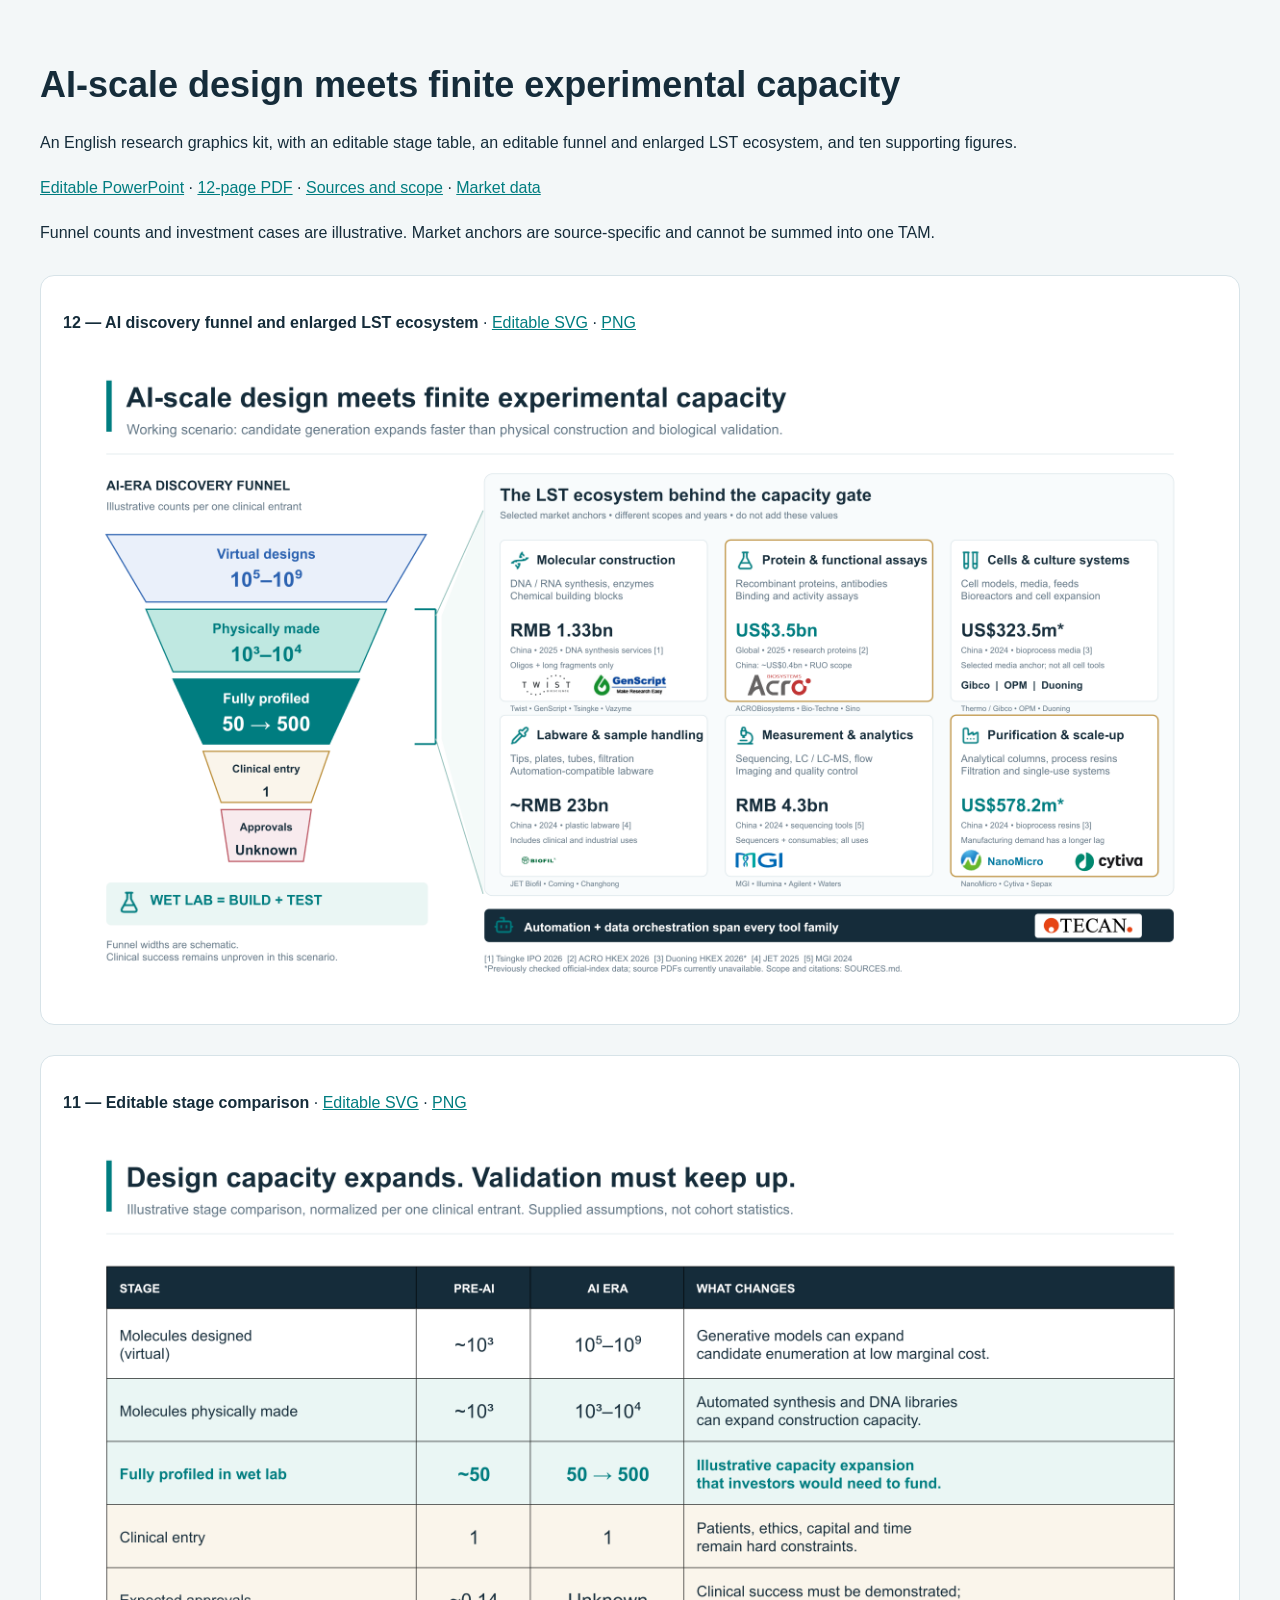
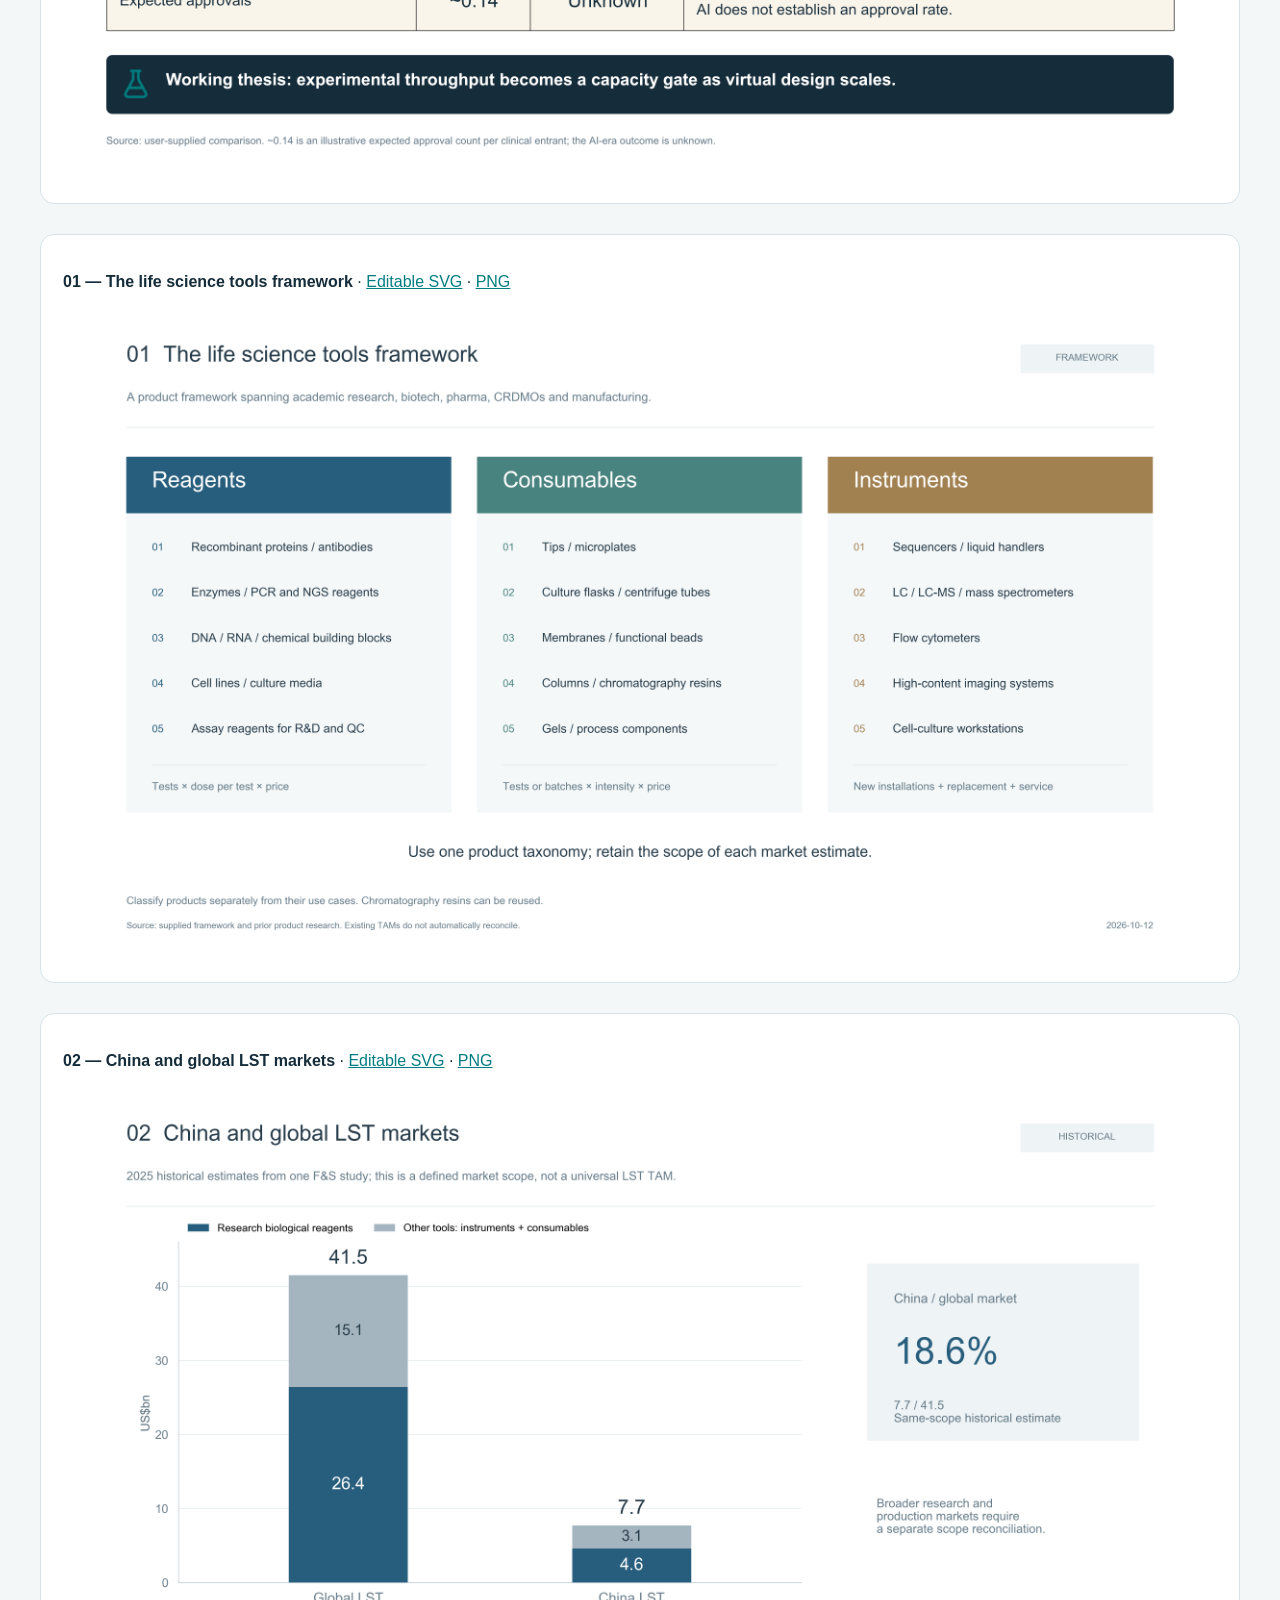
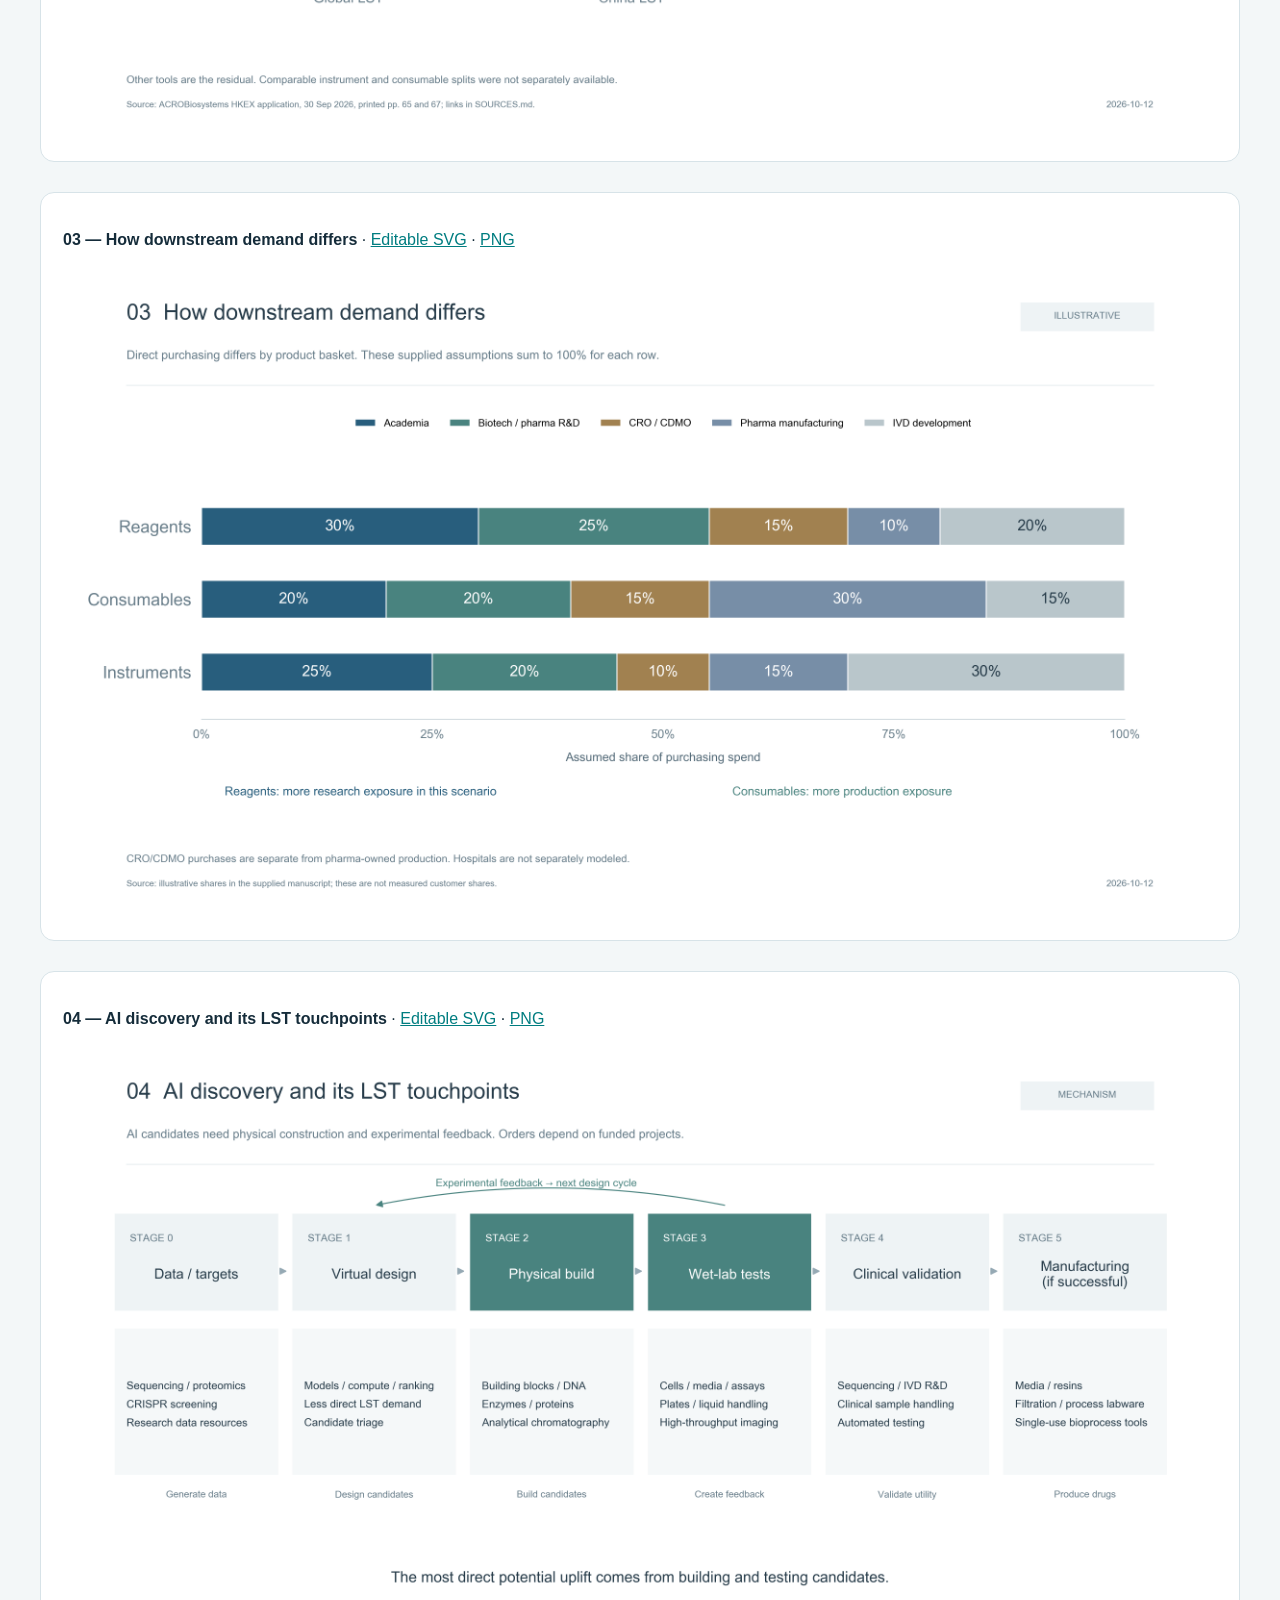
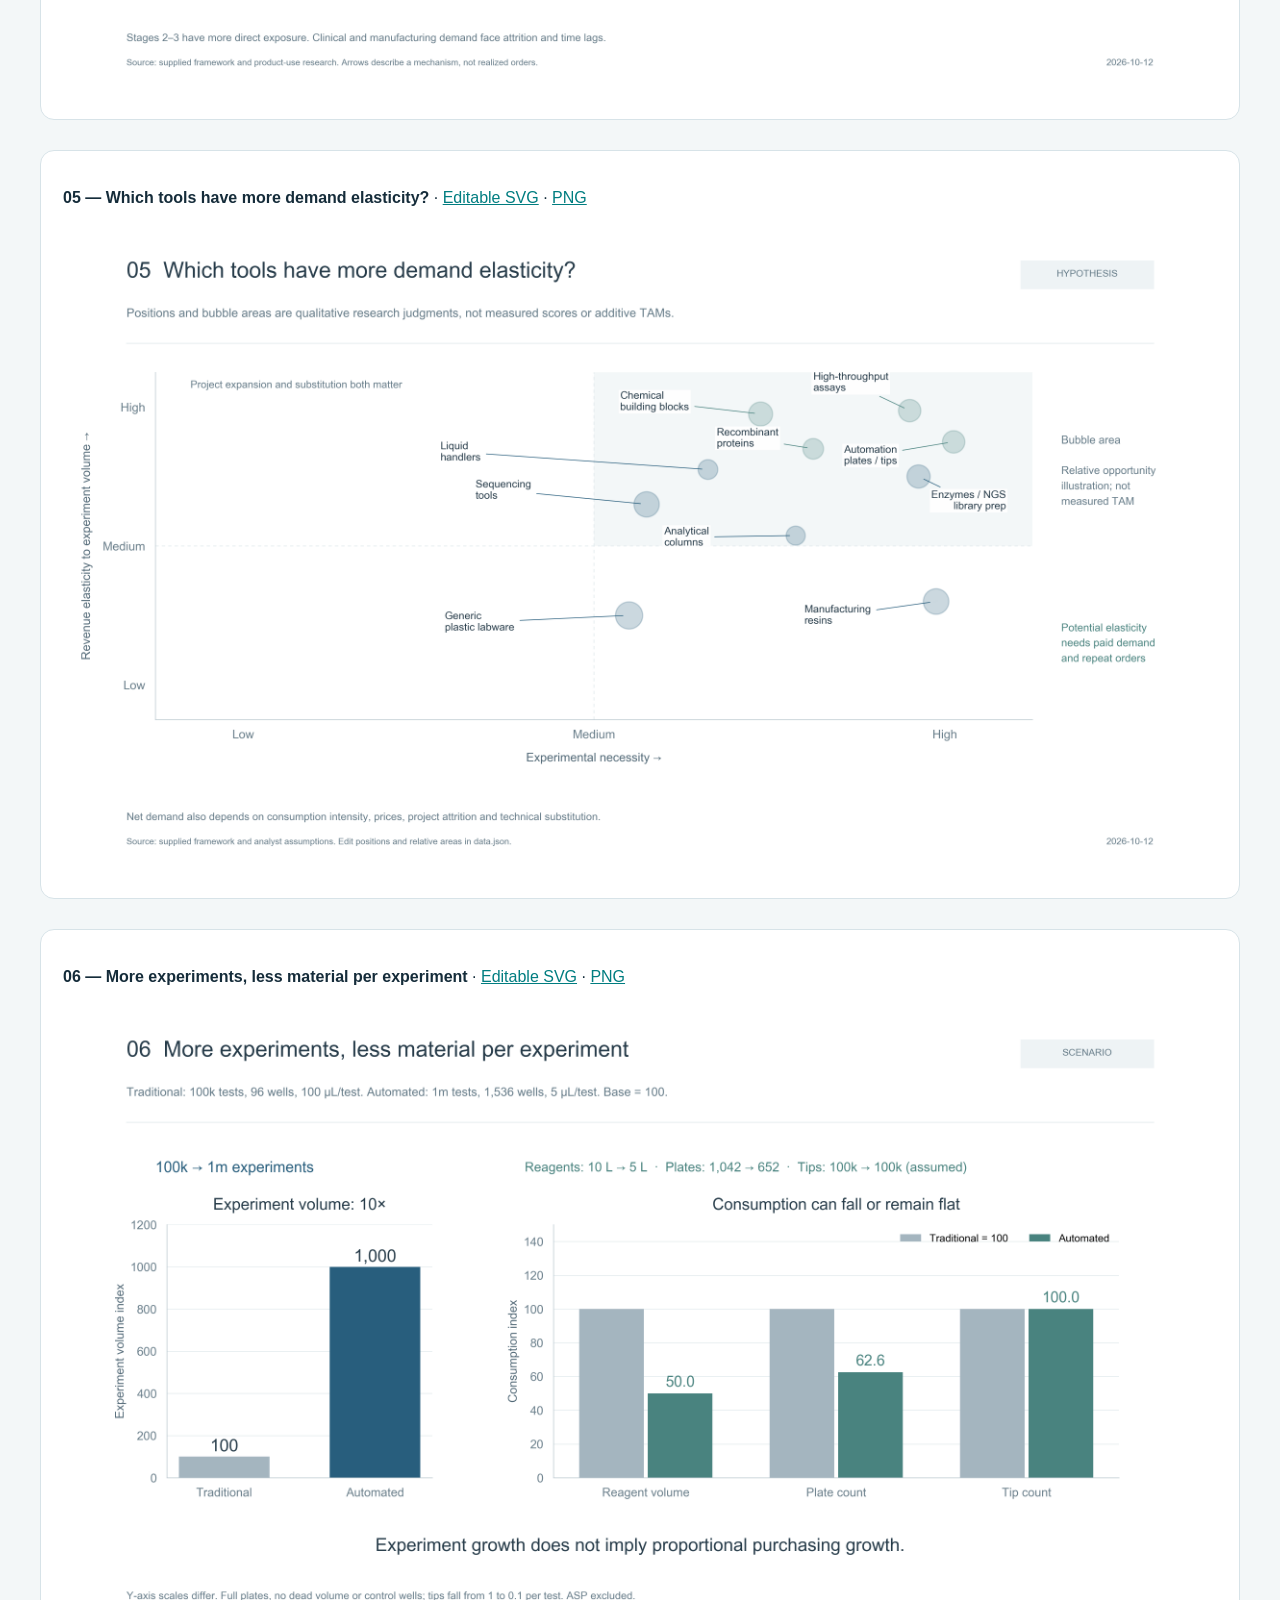
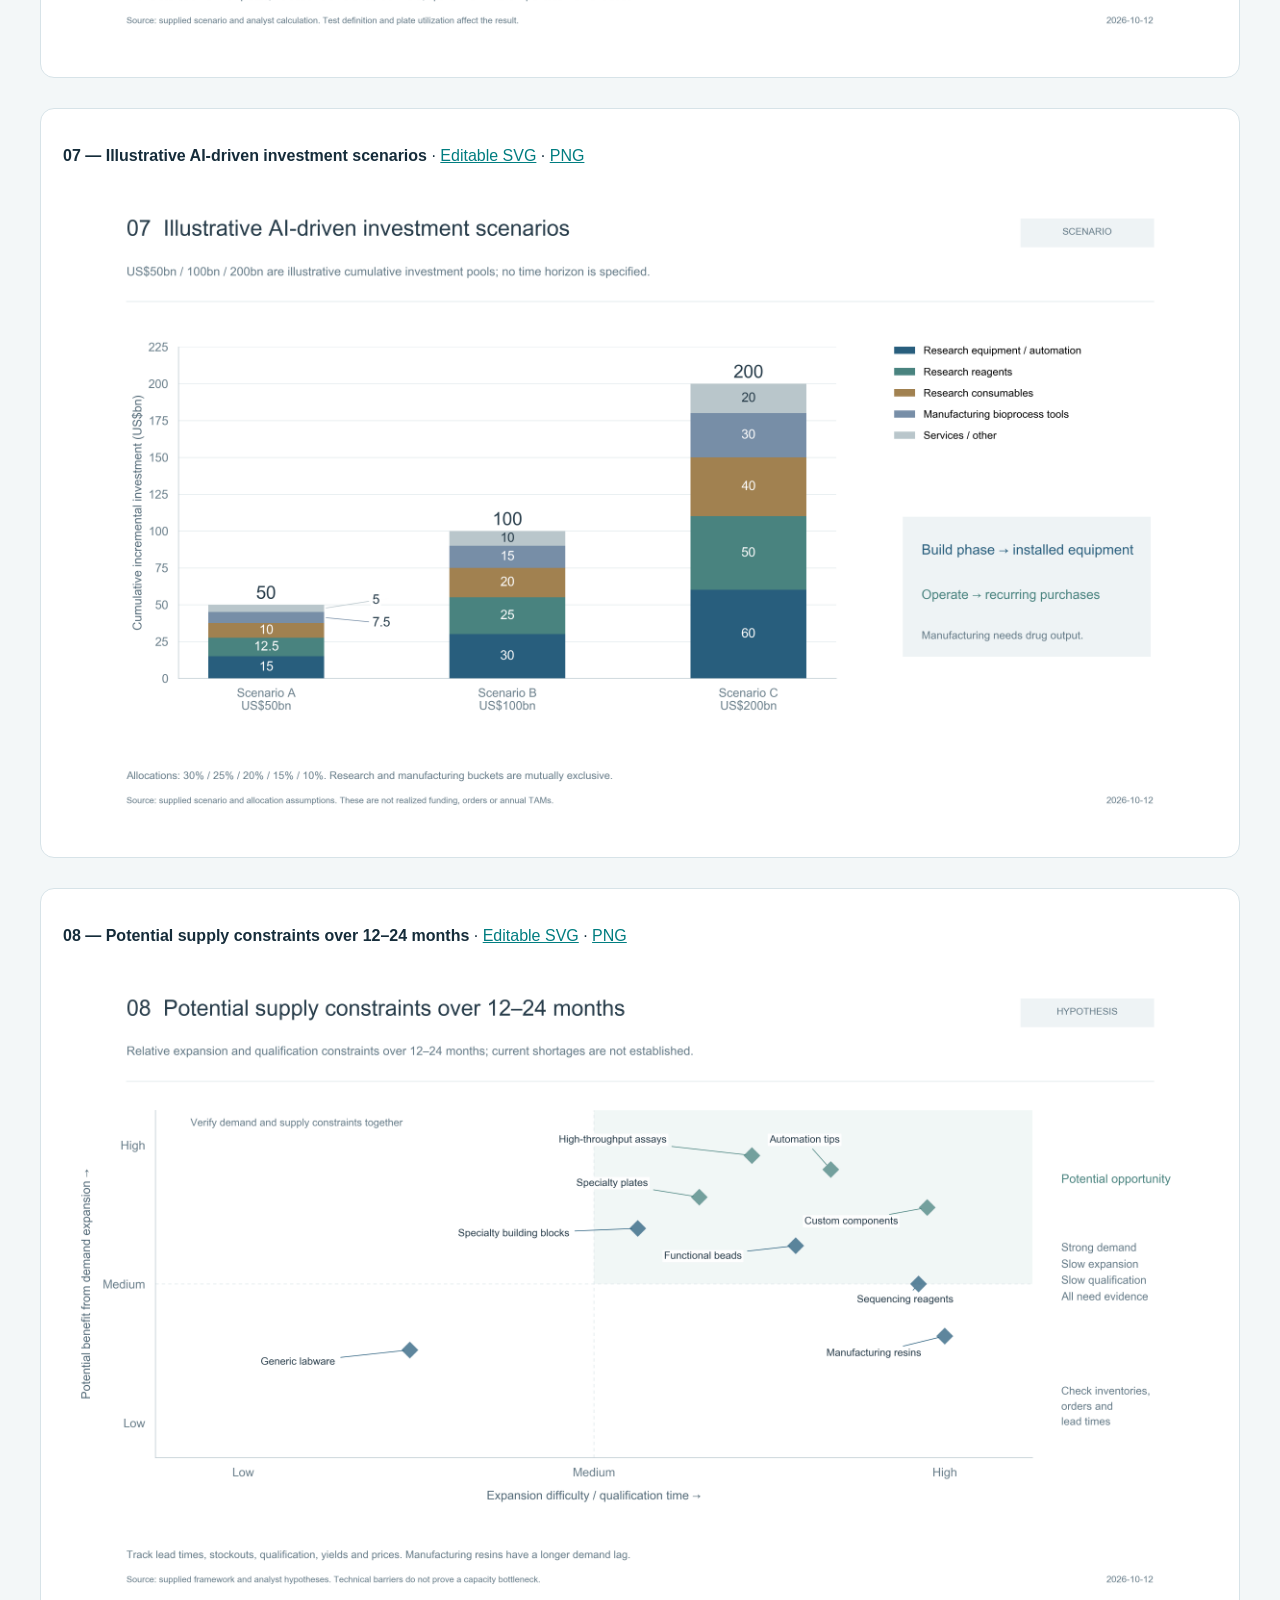
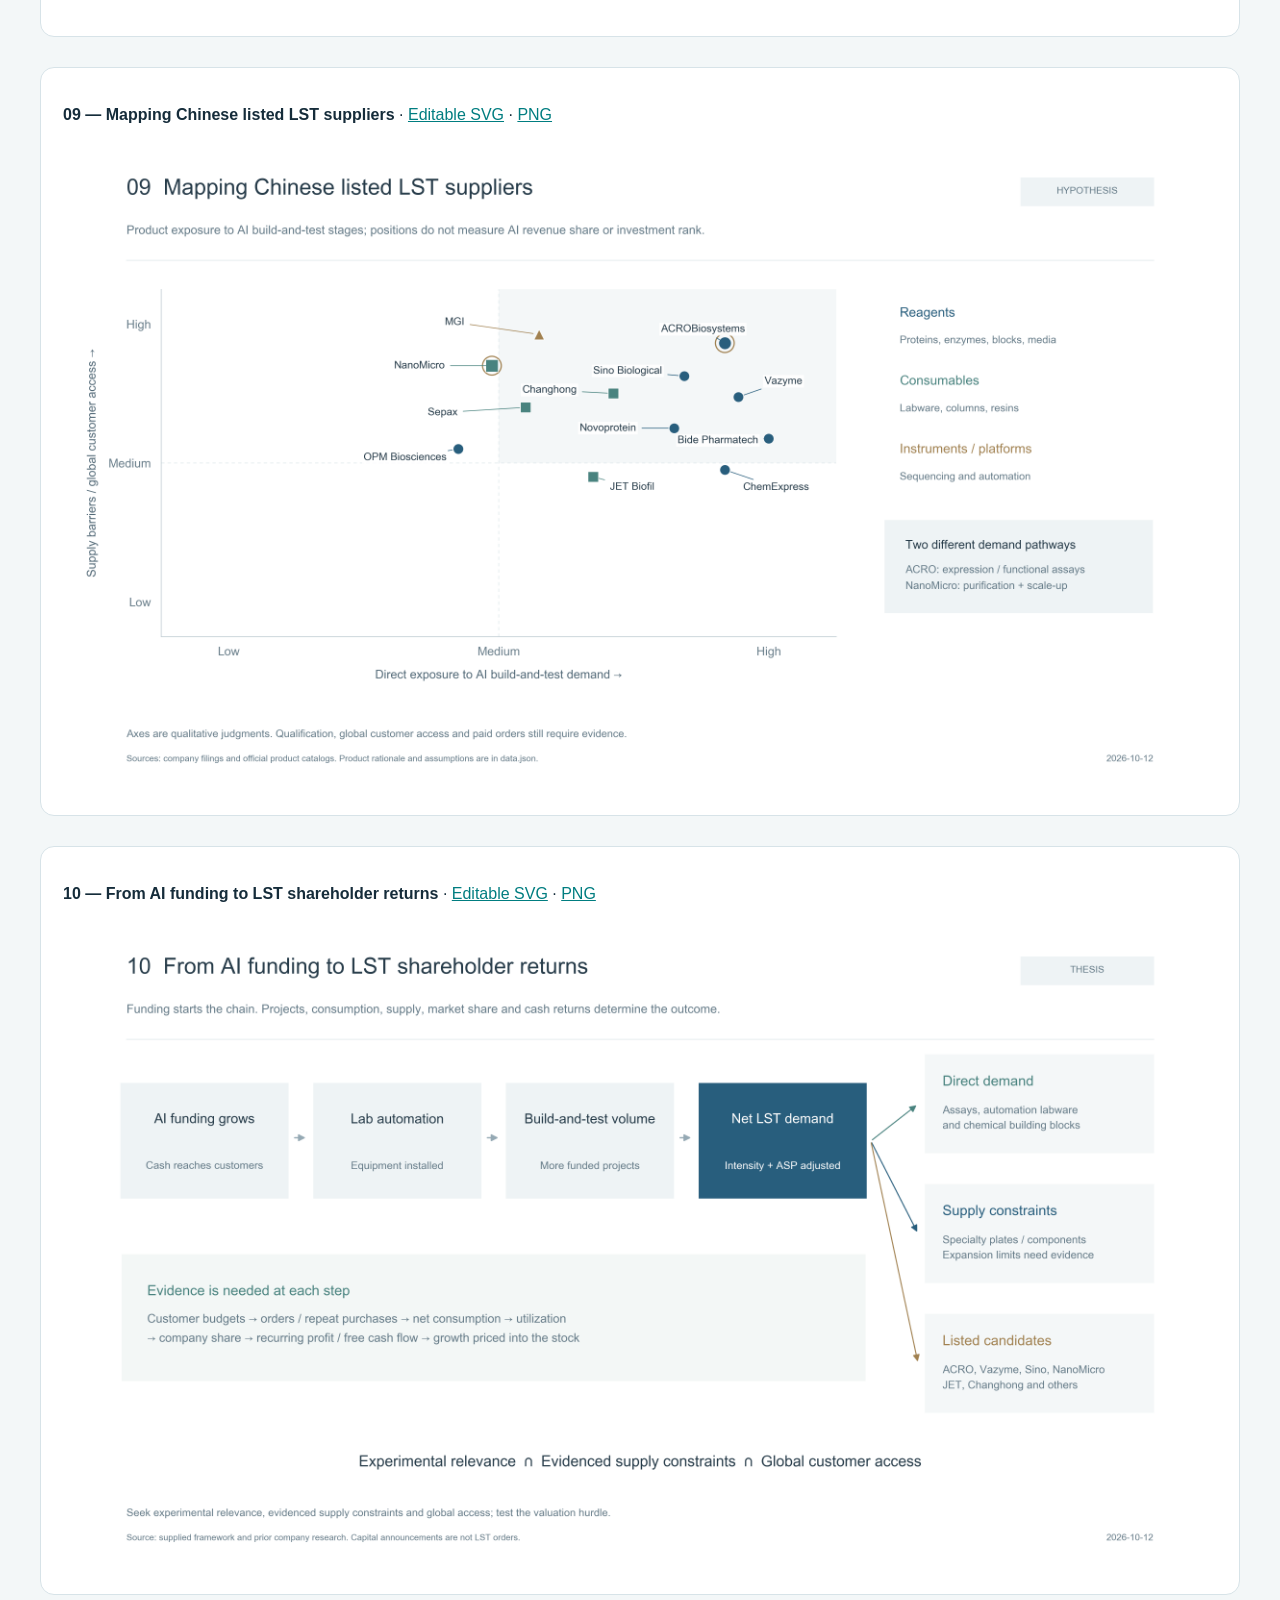
==== index.html @ 3c5333ee "Add editable AI discovery funnel, enlarged LST ecosystem and English research graphics" ====
<!doctype html><html lang="en"><meta charset="utf-8"><meta name="viewport" content="width=device-width,initial-scale=1"><title>AI and Life Science Tools — Research Graphics</title><style>body{font:16px Arial,sans-serif;color:#152c3a;background:#f3f7f8;margin:0}main{max-width:1440px;margin:auto;padding:40px}h1{font-size:36px}a{color:#007d80}figure{background:white;padding:22px;margin:30px 0;border:1px solid #d7e3e8;border-radius:14px}img{width:100%;height:auto}nav{line-height:2}figcaption{margin:16px 0}p{line-height:1.6}</style><main><h1>AI-scale design meets finite experimental capacity</h1><p>An English research graphics kit, with an editable stage table, an editable funnel and enlarged LST ecosystem, and ten supporting figures.</p><nav><a href="editable/AI_LST_editable_research_graphics.pptx">Editable PowerPoint</a> · <a href="AI_LST_research_graphics.pdf">12-page PDF</a> · <a href="SOURCES.md">Sources and scope</a> · <a href="data/market_anchors.csv">Market data</a></nav><p>Funnel counts and investment cases are illustrative. Market anchors are source-specific and cannot be summed into one TAM.</p><figure><figcaption><strong>12 — AI discovery funnel and enlarged LST ecosystem</strong> · <a href="svg/12_ai_funnel_lst_ecosystem.svg">Editable SVG</a> · <a href="png/12_ai_funnel_lst_ecosystem.png">PNG</a></figcaption><img src="png/12_ai_funnel_lst_ecosystem.png" alt="AI discovery funnel and enlarged LST ecosystem" loading="lazy"></figure><figure><figcaption><strong>11 — Editable stage comparison</strong> · <a href="svg/11_editable_stage_comparison.svg">Editable SVG</a> · <a href="png/11_editable_stage_comparison.png">PNG</a></figcaption><img src="png/11_editable_stage_comparison.png" alt="Editable stage comparison" loading="lazy"></figure><figure><figcaption><strong>01 — The life science tools framework</strong> · <a href="svg/01_lst_framework.svg">Editable SVG</a> · <a href="png/01_lst_framework.png">PNG</a></figcaption><img src="png/01_lst_framework.png" alt="The life science tools framework" loading="lazy"></figure><figure><figcaption><strong>02 — China and global LST markets</strong> · <a href="svg/02_china_global_market.svg">Editable SVG</a> · <a href="png/02_china_global_market.png">PNG</a></figcaption><img src="png/02_china_global_market.png" alt="China and global LST markets" loading="lazy"></figure><figure><figcaption><strong>03 — How downstream demand differs</strong> · <a href="svg/03_downstream_structure.svg">Editable SVG</a> · <a href="png/03_downstream_structure.png">PNG</a></figcaption><img src="png/03_downstream_structure.png" alt="How downstream demand differs" loading="lazy"></figure><figure><figcaption><strong>04 — AI discovery and its LST touchpoints</strong> · <a href="svg/04_ai_workflow.svg">Editable SVG</a> · <a href="png/04_ai_workflow.png">PNG</a></figcaption><img src="png/04_ai_workflow.png" alt="AI discovery and its LST touchpoints" loading="lazy"></figure><figure><figcaption><strong>05 — Which tools have more demand elasticity?</strong> · <a href="svg/05_demand_elasticity.svg">Editable SVG</a> · <a href="png/05_demand_elasticity.png">PNG</a></figcaption><img src="png/05_demand_elasticity.png" alt="Which tools have more demand elasticity?" loading="lazy"></figure><figure><figcaption><strong>06 — More experiments, less material per experiment</strong> · <a href="svg/06_miniaturization.svg">Editable SVG</a> · <a href="png/06_miniaturization.png">PNG</a></figcaption><img src="png/06_miniaturization.png" alt="More experiments, less material per experiment" loading="lazy"></figure><figure><figcaption><strong>07 — Illustrative AI-driven investment scenarios</strong> · <a href="svg/07_investment_scenarios.svg">Editable SVG</a> · <a href="png/07_investment_scenarios.png">PNG</a></figcaption><img src="png/07_investment_scenarios.png" alt="Illustrative AI-driven investment scenarios" loading="lazy"></figure><figure><figcaption><strong>08 — Potential supply constraints over 12–24 months</strong> · <a href="svg/08_supply_bottlenecks.svg">Editable SVG</a> · <a href="png/08_supply_bottlenecks.png">PNG</a></figcaption><img src="png/08_supply_bottlenecks.png" alt="Potential supply constraints over 12–24 months" loading="lazy"></figure><figure><figcaption><strong>09 — Mapping Chinese listed LST suppliers</strong> · <a href="svg/09_ashare_mapping.svg">Editable SVG</a> · <a href="png/09_ashare_mapping.png">PNG</a></figcaption><img src="png/09_ashare_mapping.png" alt="Mapping Chinese listed LST suppliers" loading="lazy"></figure><figure><figcaption><strong>10 — From AI funding to LST shareholder returns</strong> · <a href="svg/10_investment_logic.svg">Editable SVG</a> · <a href="png/10_investment_logic.png">PNG</a></figcaption><img src="png/10_investment_logic.png" alt="From AI funding to LST shareholder returns" loading="lazy"></figure></main></html>
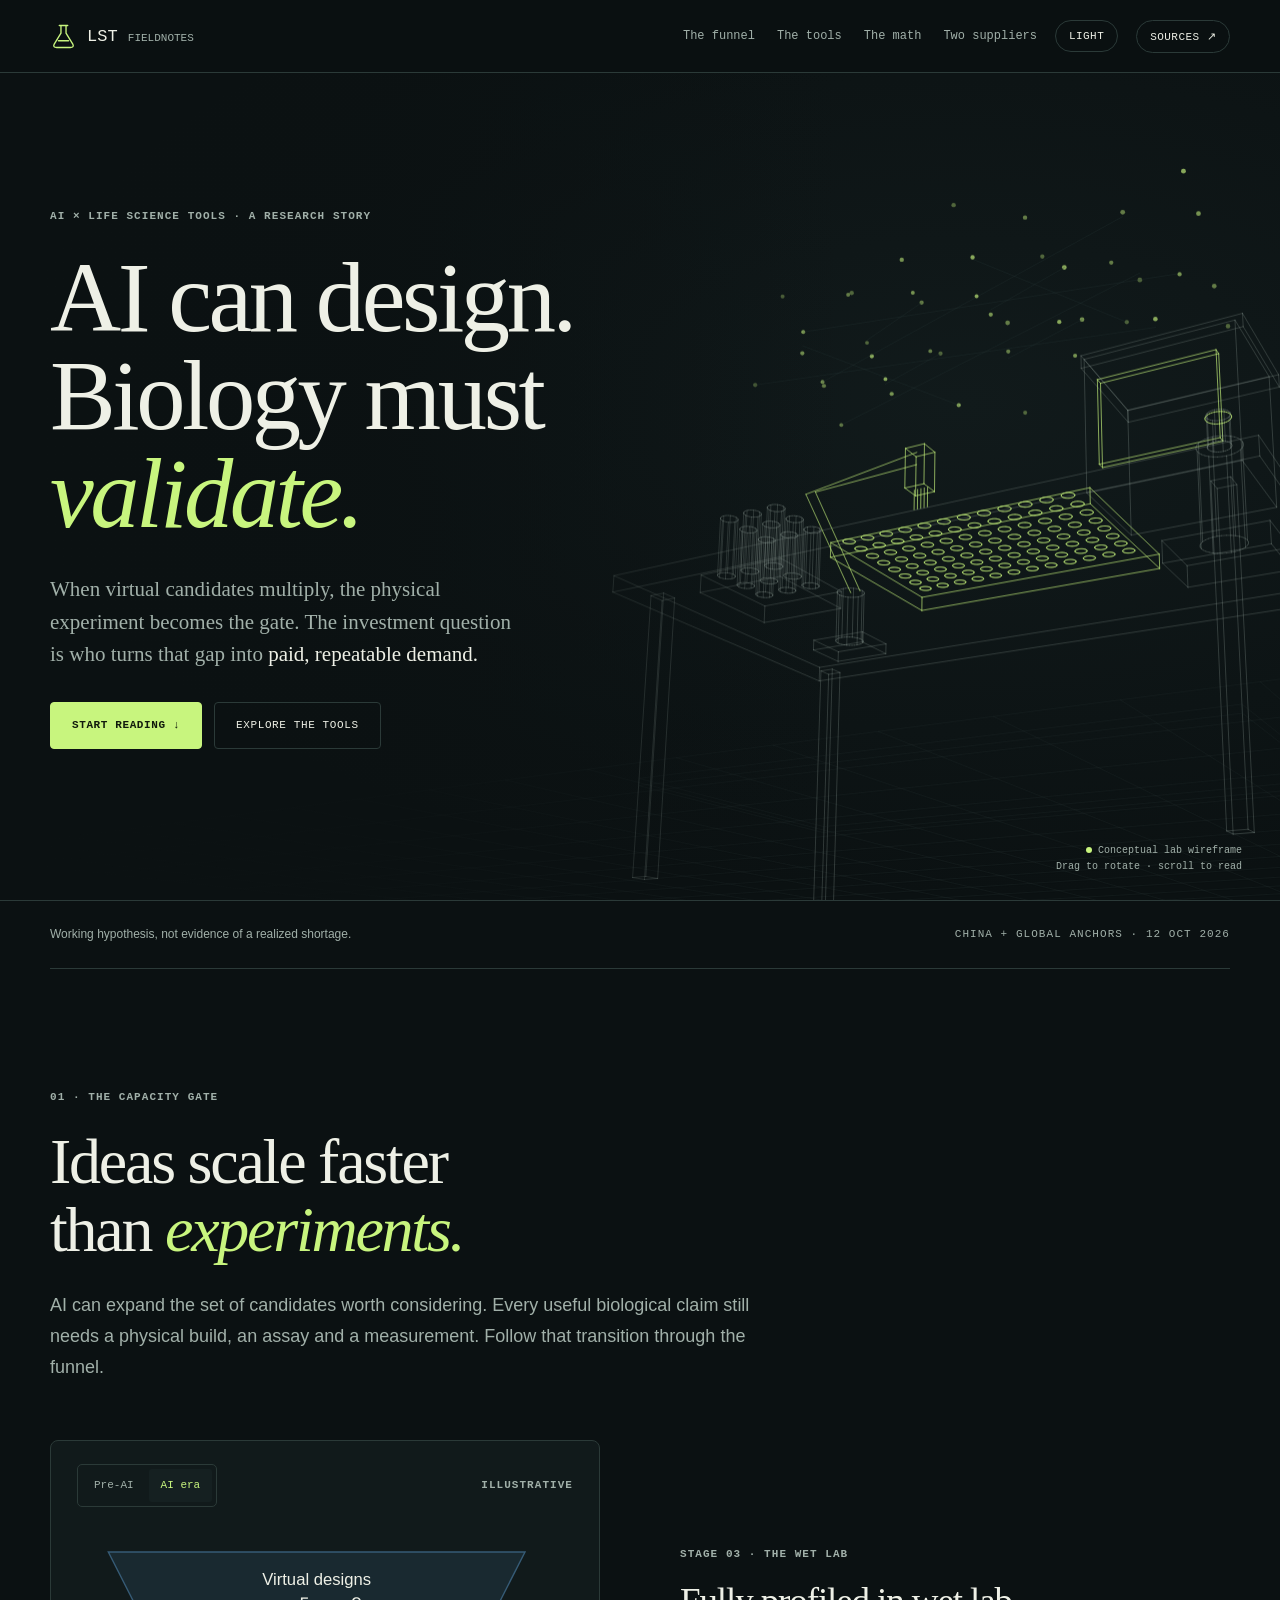
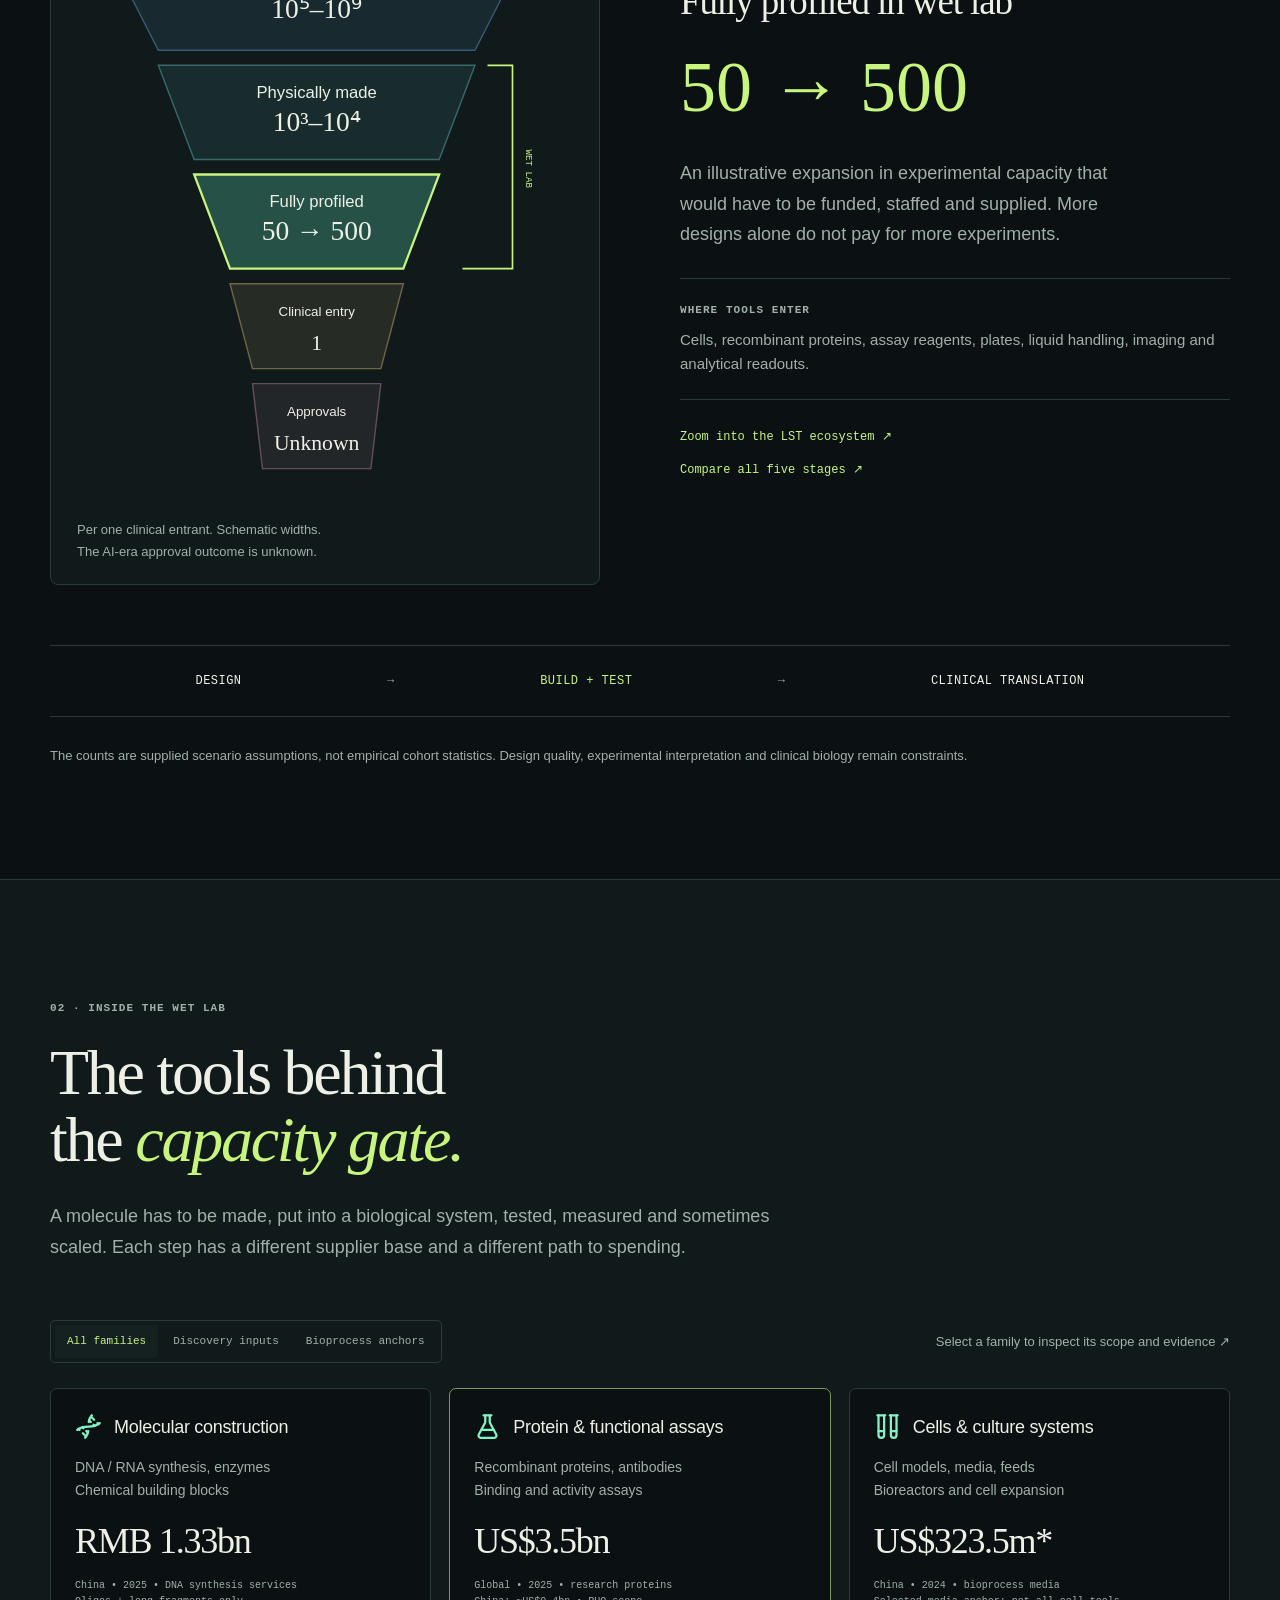
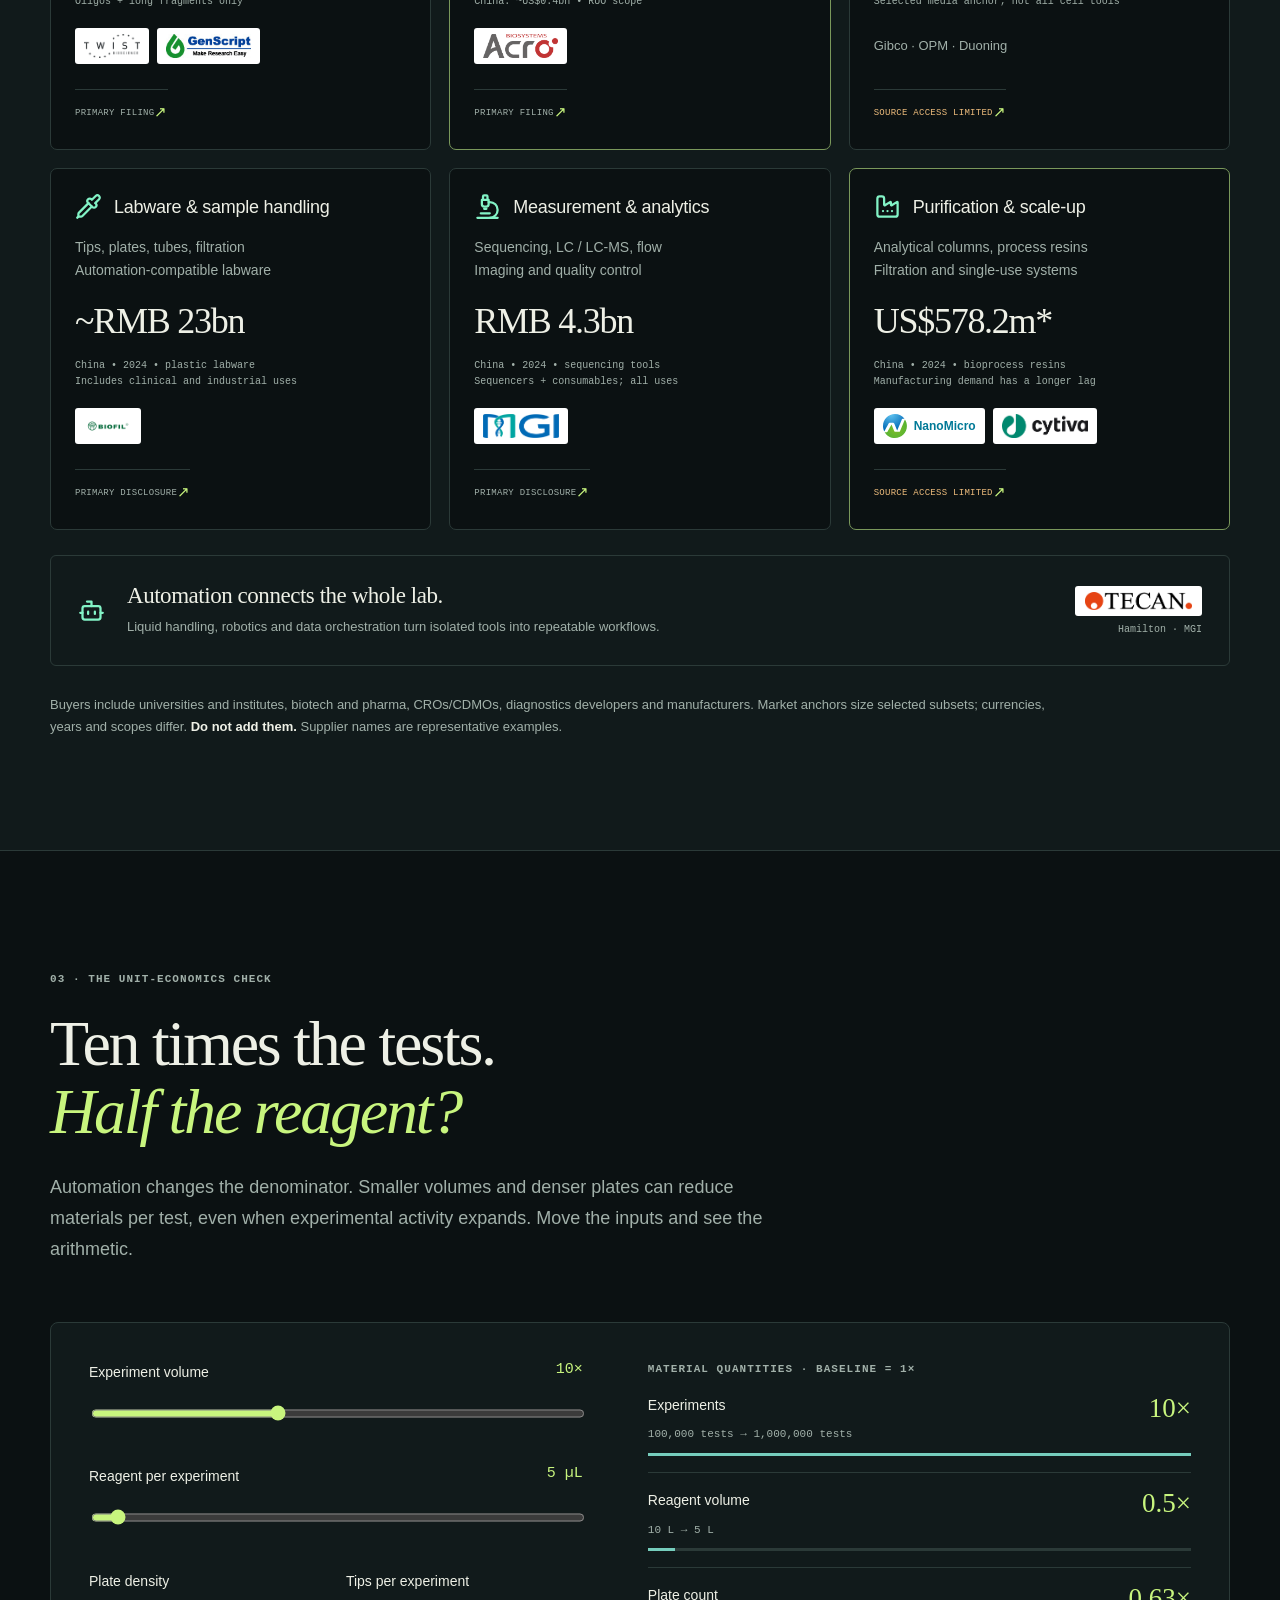
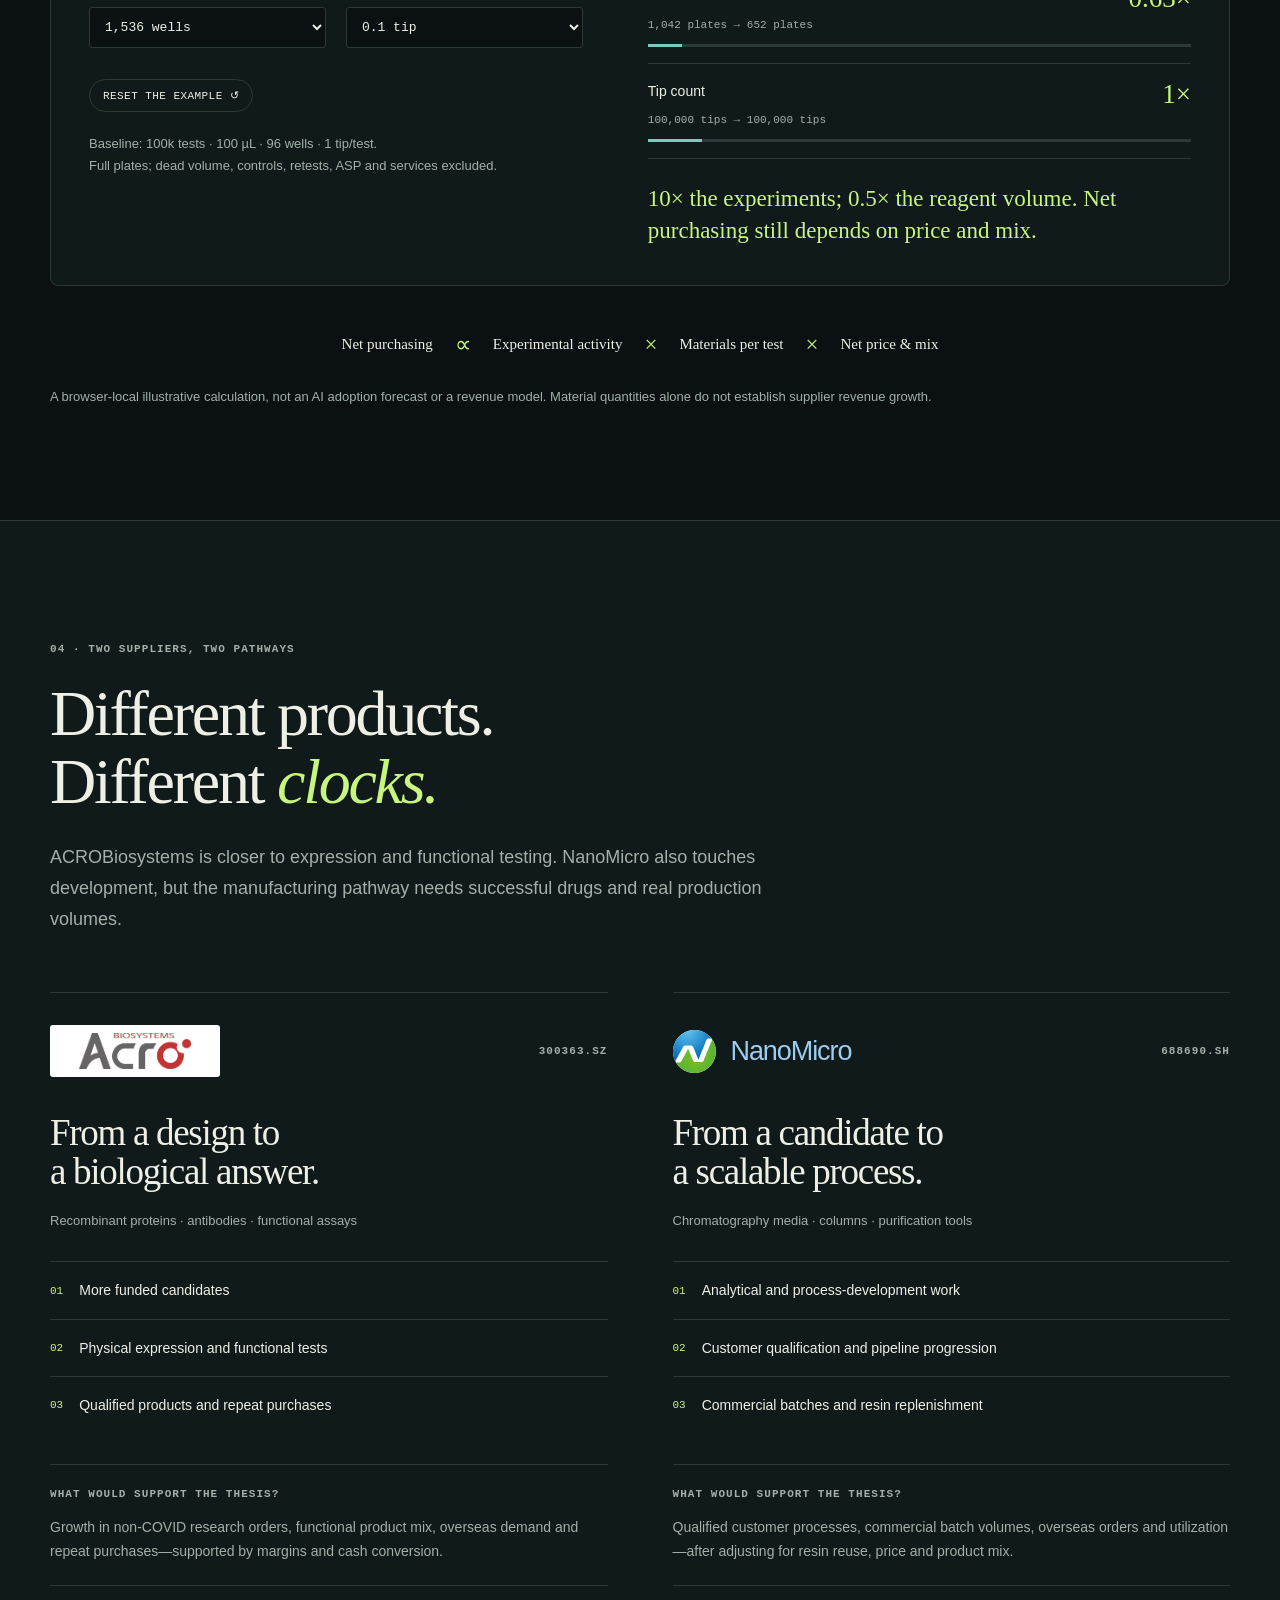
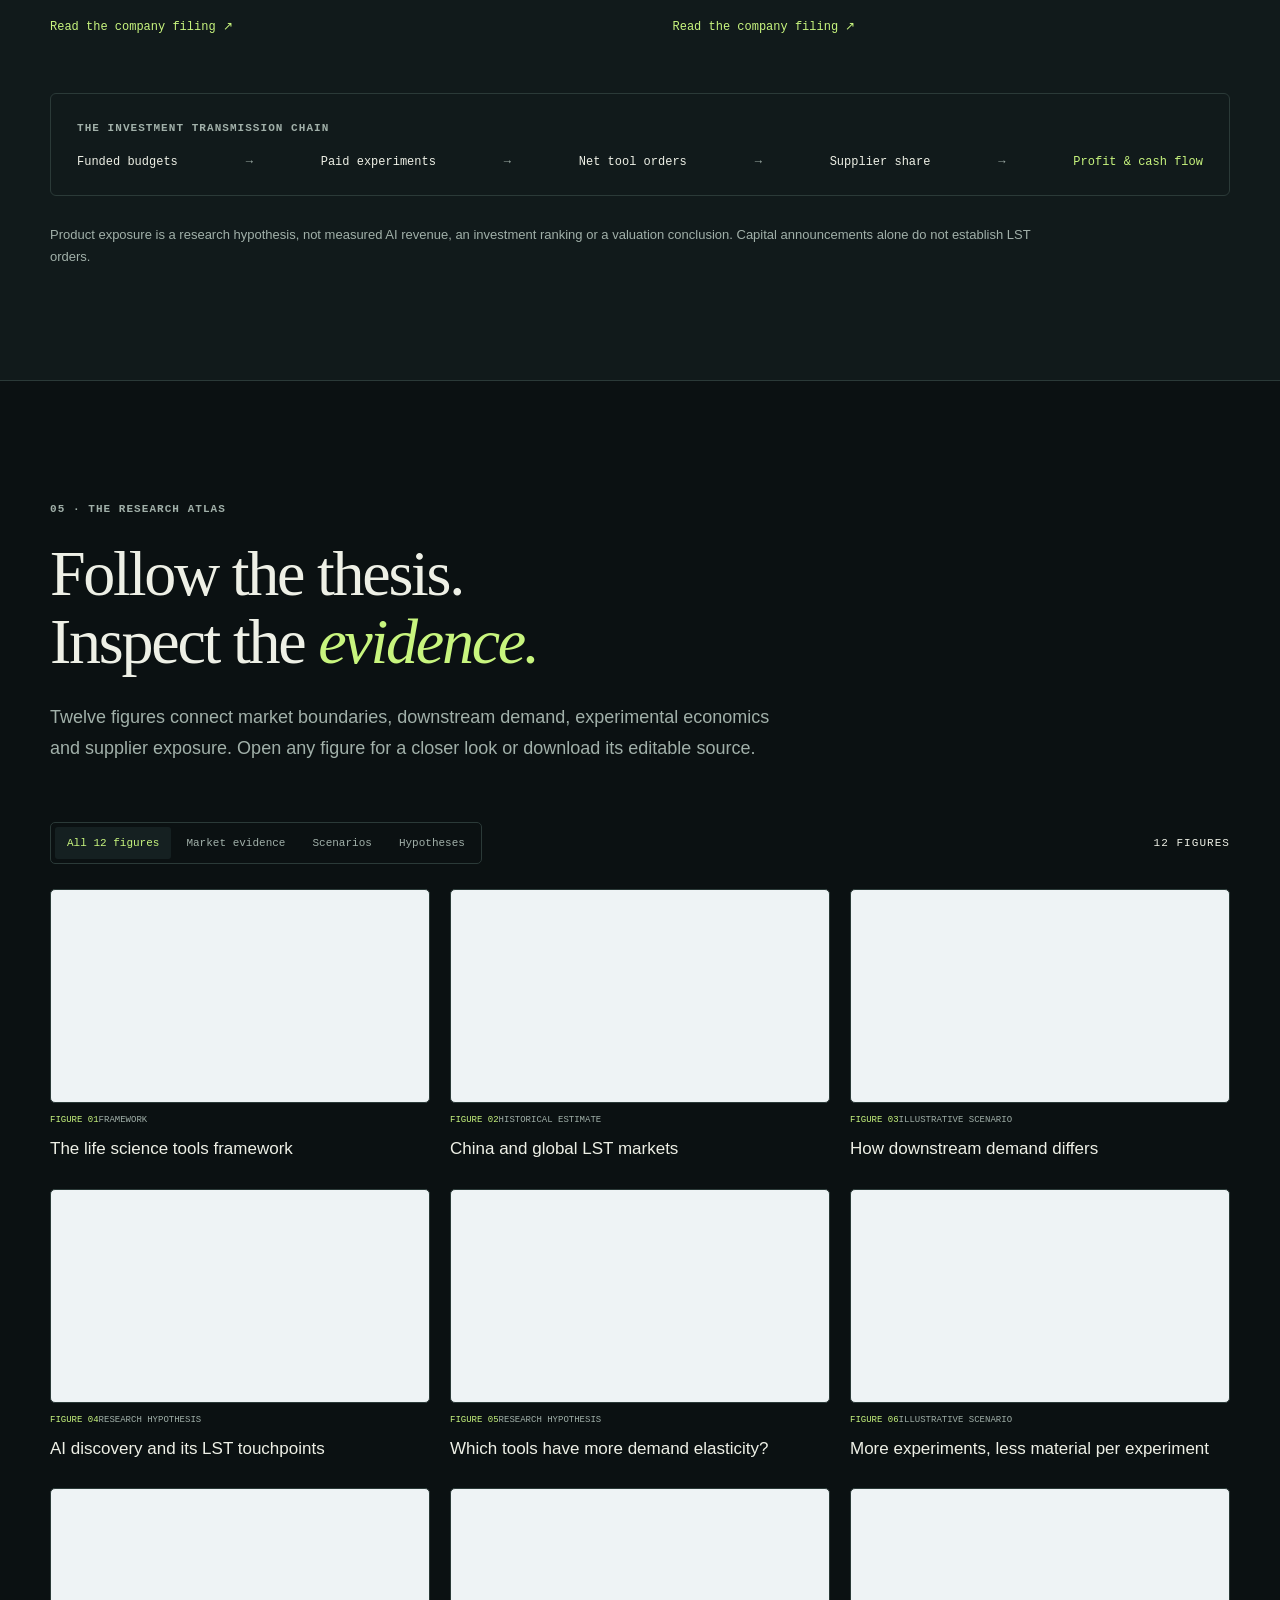
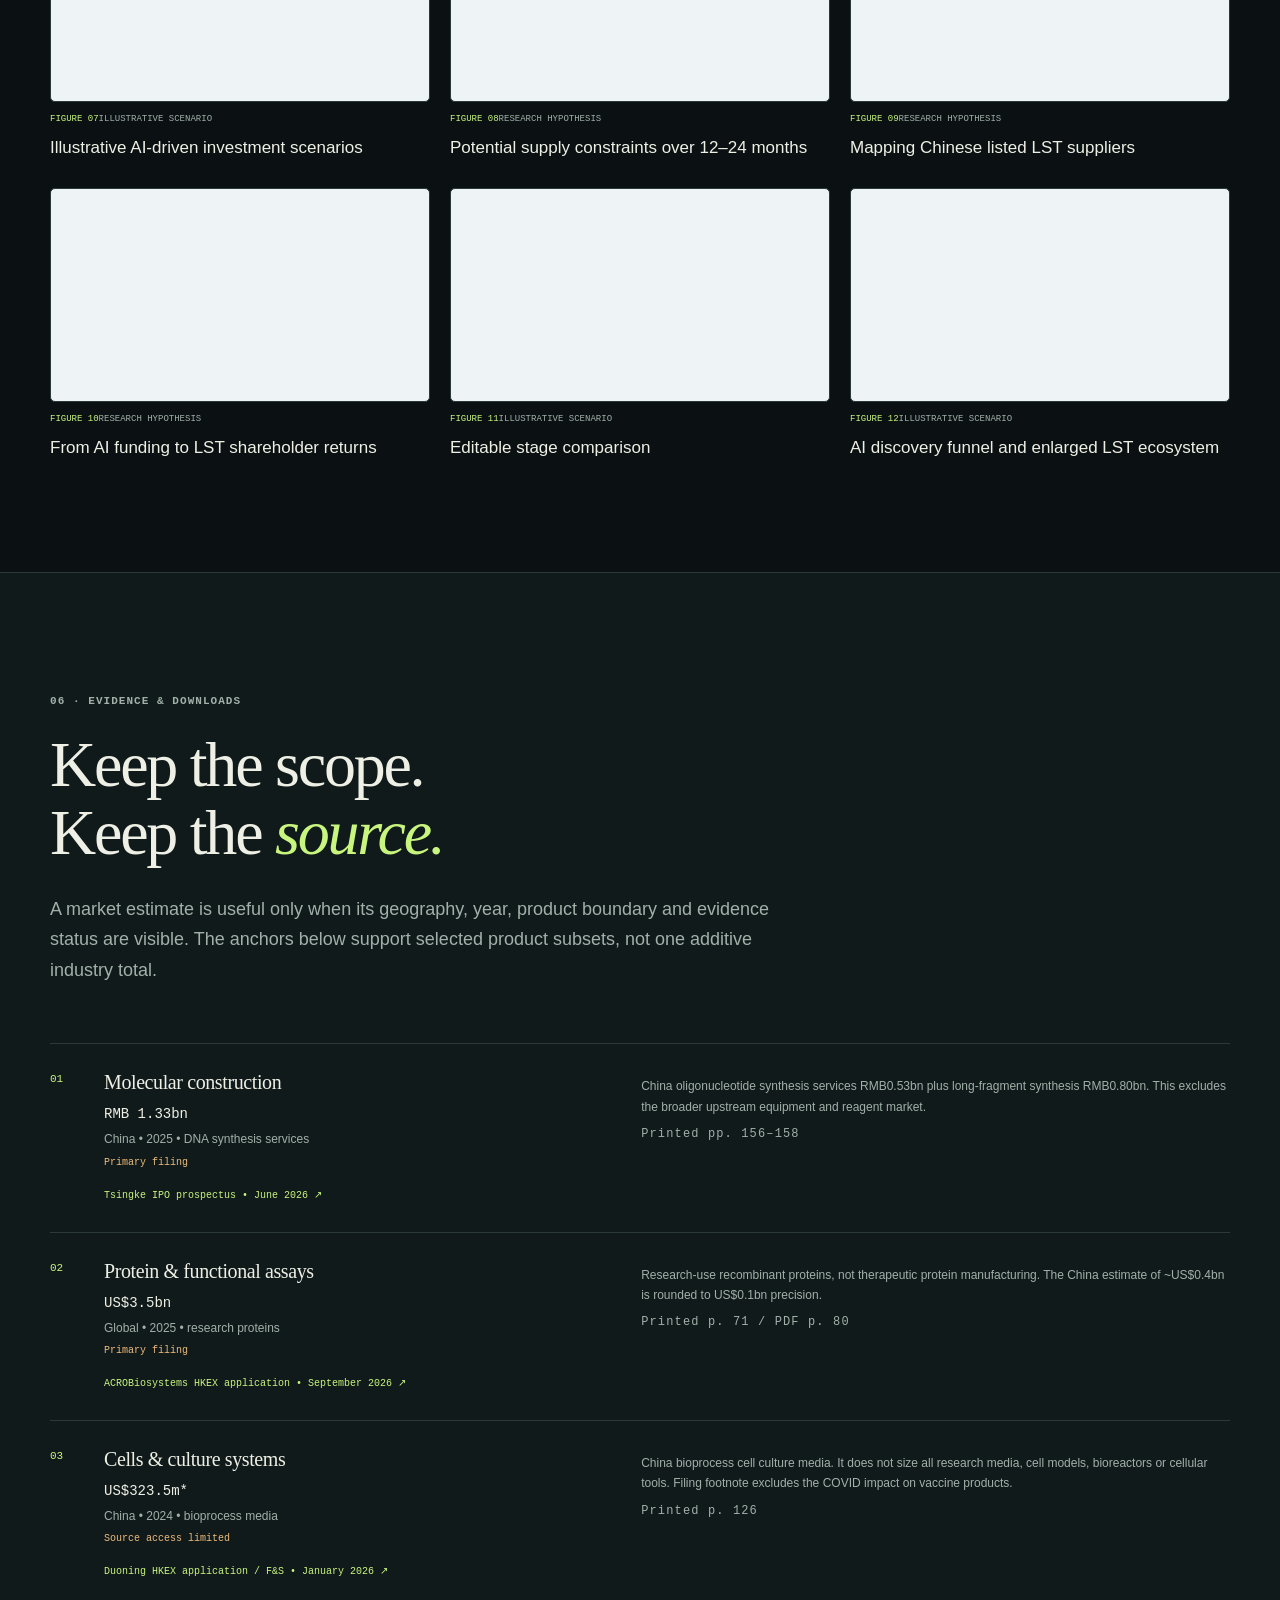
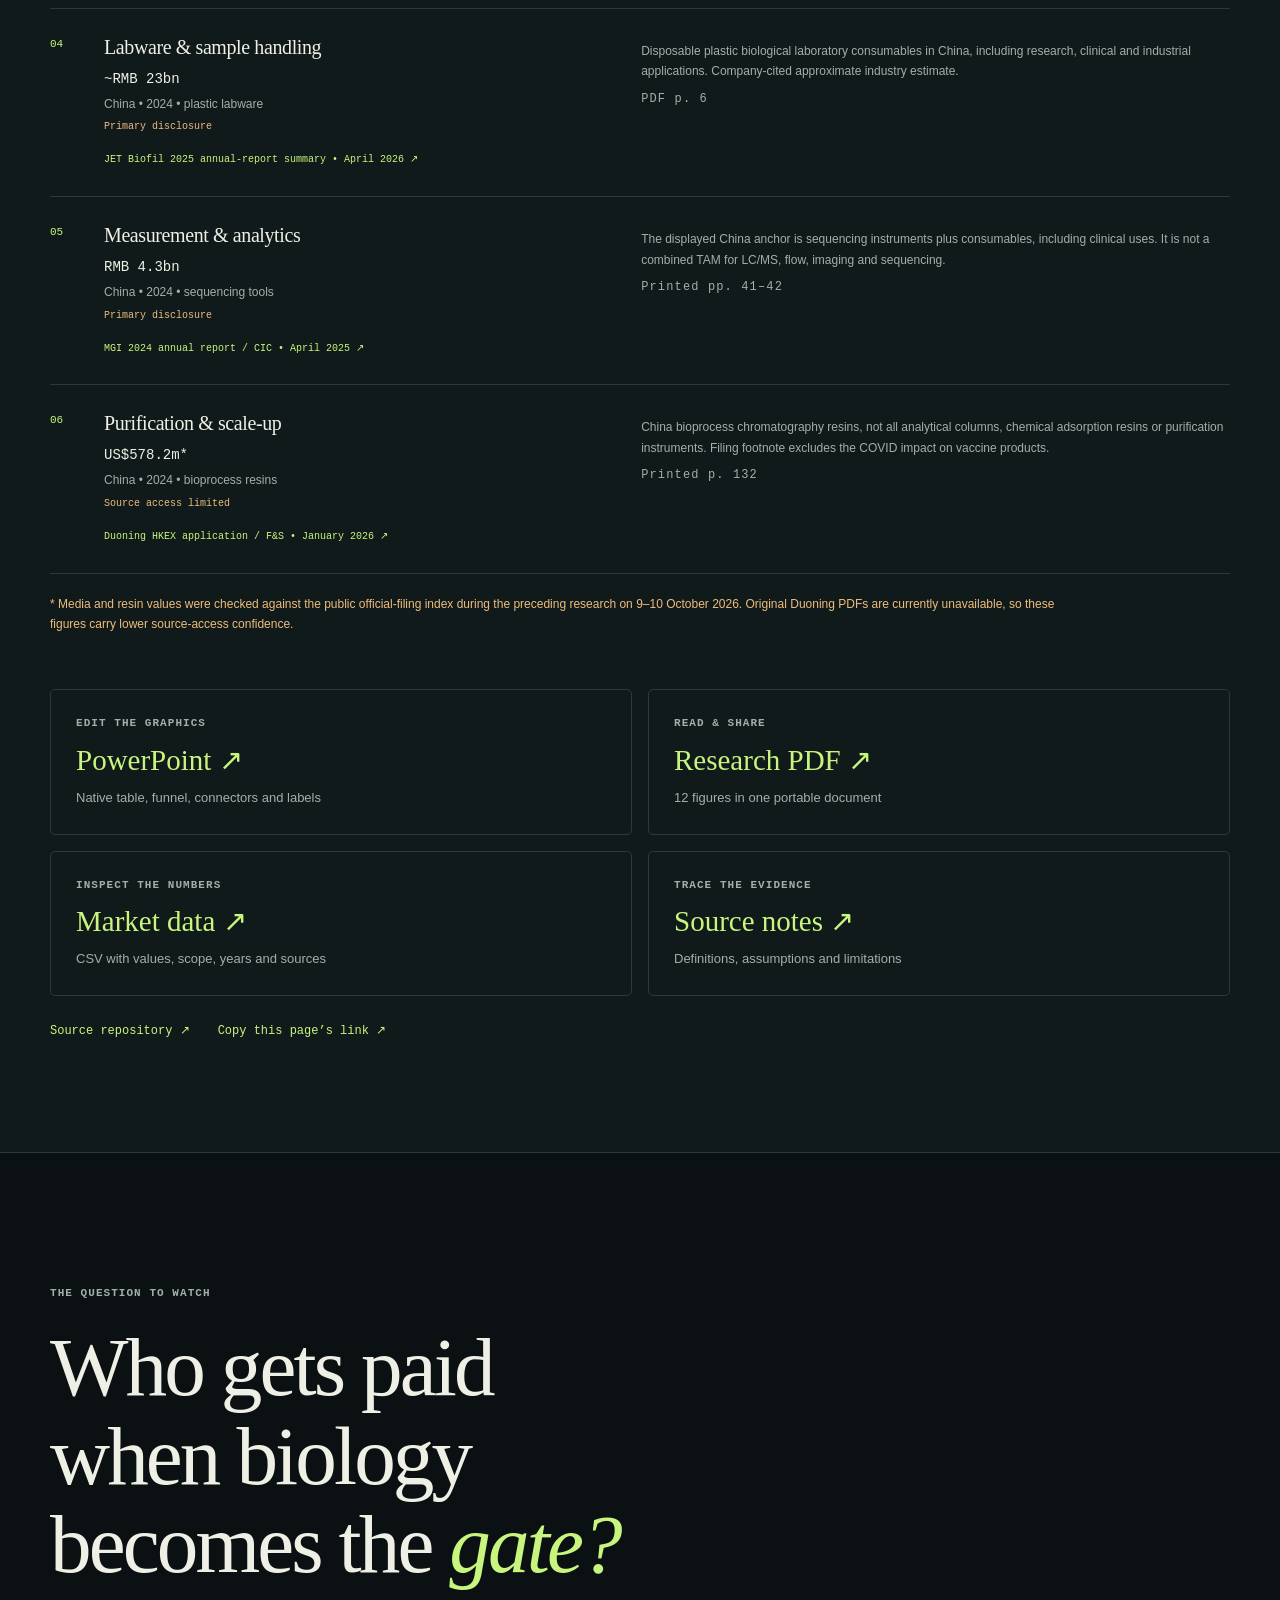
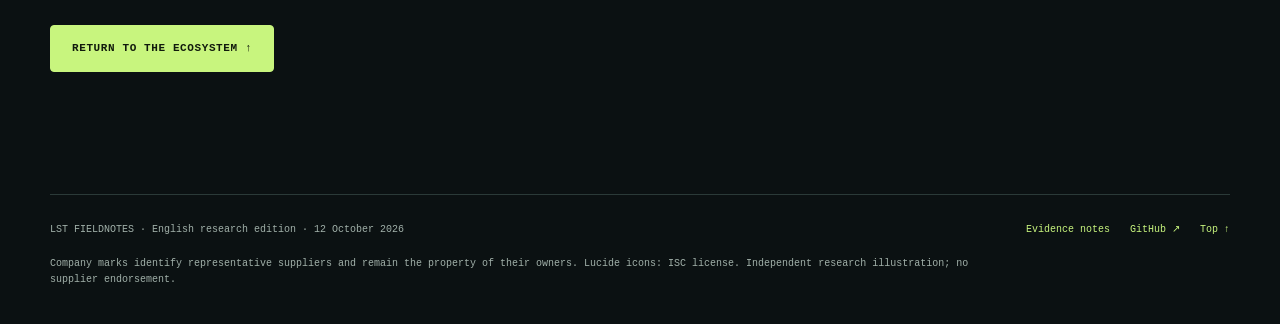
==== commit 0950d111: "Add interactive LST research website and GitHub Pages entrypoint" ====
--- a/index.html
+++ b/index.html
@@ -1 +1 @@
-<!doctype html><html lang="en"><meta charset="utf-8"><meta name="viewport" content="width=device-width,initial-scale=1"><title>AI and Life Science Tools — Research Graphics</title><style>body{font:16px Arial,sans-serif;color:#152c3a;background:#f3f7f8;margin:0}main{max-width:1440px;margin:auto;padding:40px}h1{font-size:36px}a{color:#007d80}figure{background:white;padding:22px;margin:30px 0;border:1px solid #d7e3e8;border-radius:14px}img{width:100%;height:auto}nav{line-height:2}figcaption{margin:16px 0}p{line-height:1.6}</style><main><h1>AI-scale design meets finite experimental capacity</h1><p>An English research graphics kit, with an editable stage table, an editable funnel and enlarged LST ecosystem, and ten supporting figures.</p><nav><a href="editable/AI_LST_editable_research_graphics.pptx">Editable PowerPoint</a> · <a href="AI_LST_research_graphics.pdf">12-page PDF</a> · <a href="SOURCES.md">Sources and scope</a> · <a href="data/market_anchors.csv">Market data</a></nav><p>Funnel counts and investment cases are illustrative. Market anchors are source-specific and cannot be summed into one TAM.</p><figure><figcaption><strong>12 — AI discovery funnel and enlarged LST ecosystem</strong> · <a href="svg/12_ai_funnel_lst_ecosystem.svg">Editable SVG</a> · <a href="png/12_ai_funnel_lst_ecosystem.png">PNG</a></figcaption><img src="png/12_ai_funnel_lst_ecosystem.png" alt="AI discovery funnel and enlarged LST ecosystem" loading="lazy"></figure><figure><figcaption><strong>11 — Editable stage comparison</strong> · <a href="svg/11_editable_stage_comparison.svg">Editable SVG</a> · <a href="png/11_editable_stage_comparison.png">PNG</a></figcaption><img src="png/11_editable_stage_comparison.png" alt="Editable stage comparison" loading="lazy"></figure><figure><figcaption><strong>01 — The life science tools framework</strong> · <a href="svg/01_lst_framework.svg">Editable SVG</a> · <a href="png/01_lst_framework.png">PNG</a></figcaption><img src="png/01_lst_framework.png" alt="The life science tools framework" loading="lazy"></figure><figure><figcaption><strong>02 — China and global LST markets</strong> · <a href="svg/02_china_global_market.svg">Editable SVG</a> · <a href="png/02_china_global_market.png">PNG</a></figcaption><img src="png/02_china_global_market.png" alt="China and global LST markets" loading="lazy"></figure><figure><figcaption><strong>03 — How downstream demand differs</strong> · <a href="svg/03_downstream_structure.svg">Editable SVG</a> · <a href="png/03_downstream_structure.png">PNG</a></figcaption><img src="png/03_downstream_structure.png" alt="How downstream demand differs" loading="lazy"></figure><figure><figcaption><strong>04 — AI discovery and its LST touchpoints</strong> · <a href="svg/04_ai_workflow.svg">Editable SVG</a> · <a href="png/04_ai_workflow.png">PNG</a></figcaption><img src="png/04_ai_workflow.png" alt="AI discovery and its LST touchpoints" loading="lazy"></figure><figure><figcaption><strong>05 — Which tools have more demand elasticity?</strong> · <a href="svg/05_demand_elasticity.svg">Editable SVG</a> · <a href="png/05_demand_elasticity.png">PNG</a></figcaption><img src="png/05_demand_elasticity.png" alt="Which tools have more demand elasticity?" loading="lazy"></figure><figure><figcaption><strong>06 — More experiments, less material per experiment</strong> · <a href="svg/06_miniaturization.svg">Editable SVG</a> · <a href="png/06_miniaturization.png">PNG</a></figcaption><img src="png/06_miniaturization.png" alt="More experiments, less material per experiment" loading="lazy"></figure><figure><figcaption><strong>07 — Illustrative AI-driven investment scenarios</strong> · <a href="svg/07_investment_scenarios.svg">Editable SVG</a> · <a href="png/07_investment_scenarios.png">PNG</a></figcaption><img src="png/07_investment_scenarios.png" alt="Illustrative AI-driven investment scenarios" loading="lazy"></figure><figure><figcaption><strong>08 — Potential supply constraints over 12–24 months</strong> · <a href="svg/08_supply_bottlenecks.svg">Editable SVG</a> · <a href="png/08_supply_bottlenecks.png">PNG</a></figcaption><img src="png/08_supply_bottlenecks.png" alt="Potential supply constraints over 12–24 months" loading="lazy"></figure><figure><figcaption><strong>09 — Mapping Chinese listed LST suppliers</strong> · <a href="svg/09_ashare_mapping.svg">Editable SVG</a> · <a href="png/09_ashare_mapping.png">PNG</a></figcaption><img src="png/09_ashare_mapping.png" alt="Mapping Chinese listed LST suppliers" loading="lazy"></figure><figure><figcaption><strong>10 — From AI funding to LST shareholder returns</strong> · <a href="svg/10_investment_logic.svg">Editable SVG</a> · <a href="png/10_investment_logic.png">PNG</a></figcaption><img src="png/10_investment_logic.png" alt="From AI funding to LST shareholder returns" loading="lazy"></figure></main></html>+<!doctype html><html lang="en"><meta charset="utf-8"><meta name="viewport" content="width=device-width,initial-scale=1"><title>LST Fieldnotes — AI and Life Science Tools</title><meta http-equiv="refresh" content="0;url=./v2/"><link rel="canonical" href="https://wizardzxx-tech.github.io/chart/v2/"><body><p><a href="./v2/">Open LST Fieldnotes — AI and Life Science Tools</a></p></body></html>
